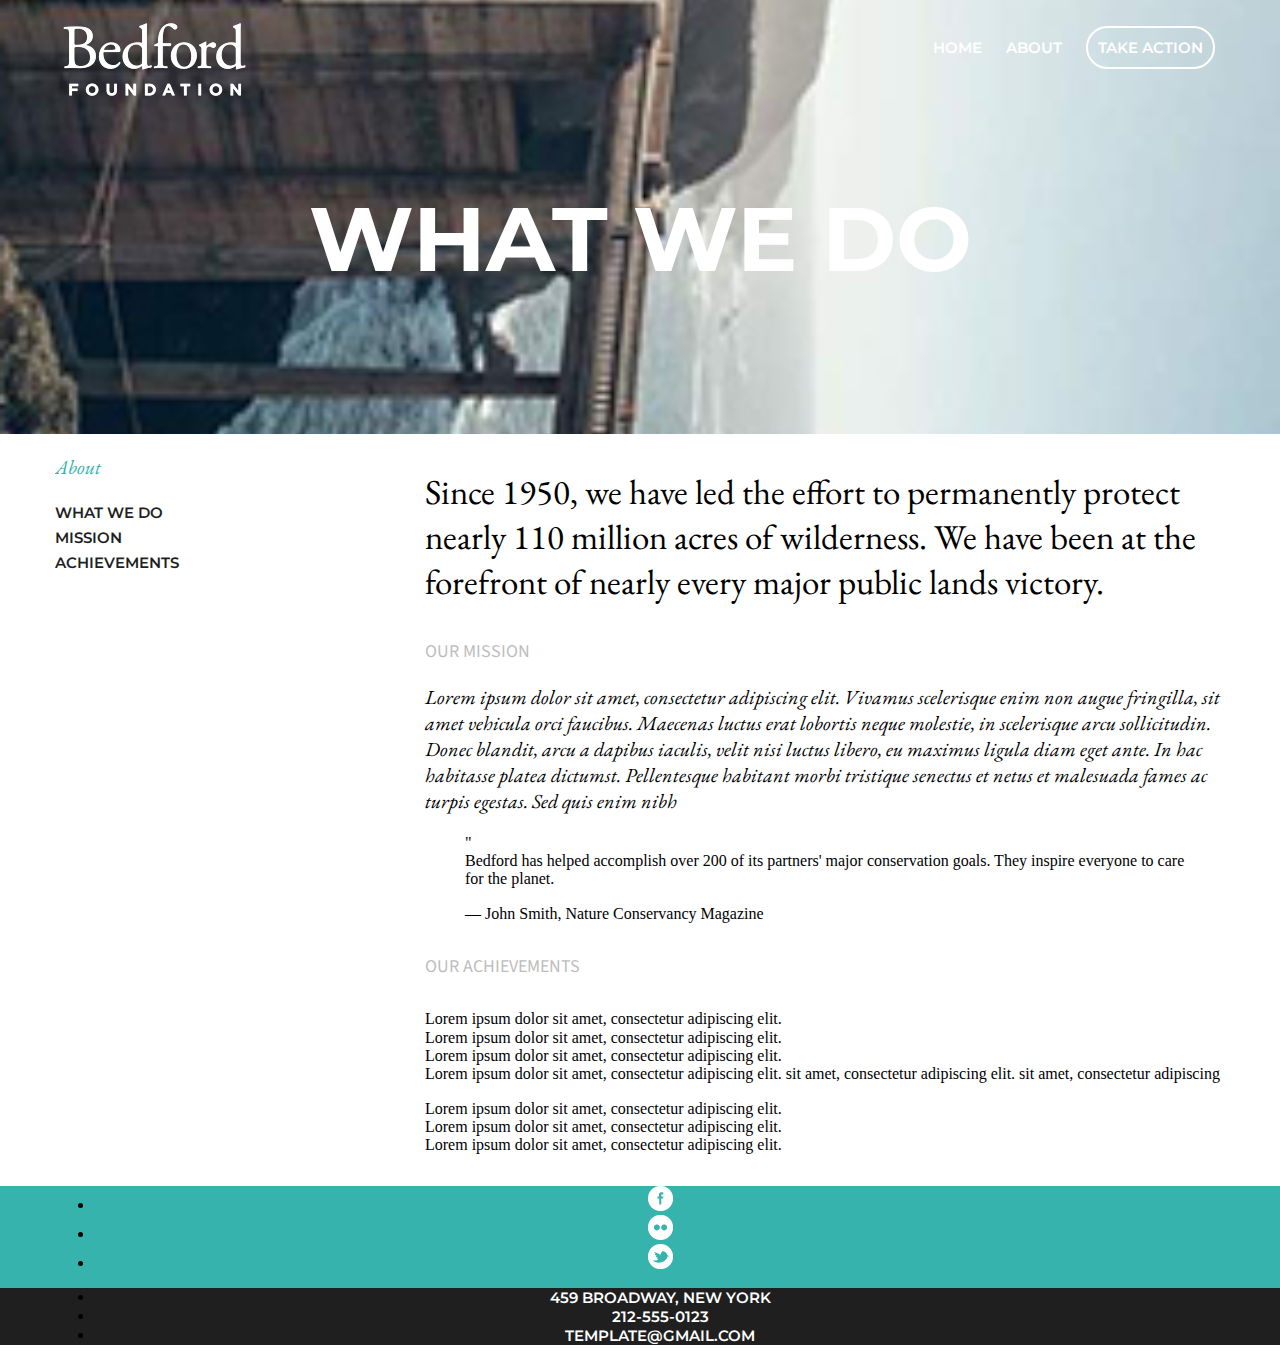
==== about.html @ d494846c "pg2" ====
<!doctype html>
<html>
<head>
<meta charset="UTF-8">
	<link rel="stylesheet" type="text/css" href="css/normalize.css">
	<link rel="stylesheet" type="text/css" href="css/main.css">

	<link href="https://fonts.googleapis.com/css?family=EB+Garamond:400,400i&vert;Montserrat:400,600,700&vert;Source+Sans+Pro&display=swap" rel="stylesheet">
	
<title>Bedford Foundation &vert; About</title>
</head>

<body>

	<header id="about">
		<div class="wrapper">
				<div class="row">
					<div>
						<p> <img src="img/logo.png" alt="bedford foundation" width="200"></p>
					</div>
					<nav>
						<ul>
							<li><a href="index.html">home</a></li>
							<li><a href="#">about</a></li>
							<li><a href="#">take action</a></li>
						</ul>
					</nav>
				</div>
				<h1>what we do</h1>
		</div>
	</header>
	<div class="row wrapper">
		<nav>
			<p>About</p>
			<ul>
				<li> <a href="#col">what we do</a></li>
				<li> <a href="#mission">mission</a></li>
				<li> <a href="#achieve">achievements</a></li>
			</ul>
				
		</nav>
		<div id="col">

			<p class="lead">Since 1950, we have led the effort to permanently protect nearly 110 million acres of wilderness. We have been at the forefront of nearly every major public lands victory.</p>

			<section id="mission">
				<header>
					<h2>our mission</h2>
				</header>

				<p>Lorem ipsum dolor sit amet, consectetur adipiscing elit. Vivamus scelerisque enim non augue fringilla, sit amet vehicula orci faucibus. Maecenas luctus erat lobortis neque molestie, in scelerisque arcu sollicitudin. Donec blandit, arcu a dapibus iaculis, velit nisi luctus libero, eu maximus ligula diam eget ante. In hac habitasse platea dictumst. Pellentesque habitant morbi tristique senectus et netus et malesuada fames ac turpis egestas. Sed quis enim nibh</p>
			</section>
			<blockquote>
				<p><span>&quot;</span><br>Bedford has helped accomplish over 200 of its partners' major conservation goals. They inspire everyone to care for the planet.</p>
				<p>&mdash; John Smith, Nature Conservancy Magazine</p>
			</blockquote>
			<section class="row" id="achieve">
				<div>
					<header>
						<h2>our achievements</h2>
					</header>
					<div class="row">
						<ul>
							<li>Lorem ipsum dolor sit amet, consectetur adipiscing elit.</li>
							<li>Lorem ipsum dolor sit amet, consectetur adipiscing elit.</li>
							<li>Lorem ipsum dolor sit amet, consectetur adipiscing elit.</li>
							<li>Lorem ipsum dolor sit amet, consectetur adipiscing elit. sit amet, consectetur adipiscing elit. sit amet, consectetur adipiscing</li>

						</ul>
						<ul>
							<li>Lorem ipsum dolor sit amet, consectetur adipiscing elit.</li>
							<li>Lorem ipsum dolor sit amet, consectetur adipiscing elit.</li>
							<li>Lorem ipsum dolor sit amet, consectetur adipiscing elit.</li>					
						</ul>
					</div>
				</div>
			</section>
		</div>
	</div>
	
	
	
	
	
	
	
	<footer>
		<div class="wrapper">
			<ul id="sprites">
				<li><a href="https://www.facebook.com/Bedford-Foundation-218936958140797/" target="_blank"><span>facebook</span></a></li>
				<li><a href="https://www.flickr.com/" target="_blank"><span>flickr</span></a></li>
				<li><a href="https://twitter.com/" target="_blank"><span>twitter</span></a></li>
			</ul>
		</div>
		
		<div>
			<div class="wrapper">
				<ul>
					<li><a href="https://www.google.com/maps/place/459+Broadway,+New+York,+NY+10013/@40.7208592,-74.00315,17z/data=!3m1!4b1!4m5!3m4!1s0x89c2598bd3fc4031:0x48b829f544b1ce3f!8m2!3d40.7208592!4d-74.0009613" target="_blank"> 459 Broadway, New York </a></li>
					<li><a href="tel:+12125550123"> 212-555-0123</a></li>
					<li><a href="mailto:template@gmail.com">Template@gmail.com</a></li>
				</ul>
			</div>
		</div>
	</footer>
</body>
</html>
---- css/main.css ----
@charset "UTF-8";
/* CSS Document */

/*--------------------------------------------------------------
>>> CSS STANDARDS
----------------------------------------------------------------
1. Place in appropriate section
2. Add new sections to the Table of Contents as needed
3. Order properties consistently inside each declaration i.e. alphabetically or by function 
4. Declaration selectors should each occupy a new line
5. Enter one new line between rules
6. Enter more than one new line between categories 
--------------------------------------------------------------*/

/*--------------------------------------------------------------
>>> TABLE OF CONTENTS:
----------------------------------------------------------------
1.0 - Settings: used with preprocessors and contain font, colors definitions, etc.
2.0 - Tools: globally used mixins and functions. Use for preprocessor only.
3.0 - Generic: reset and/or normalize styles, box-sizing definition, etc. 
4.0 - Elements: styling for bare/generic HTML elements 
        - Forms
        - Lists
        - Media
        - Tables
        - Typography: Headings, Paragraphs, Blockquotes, Anchors
5.0 - Objects: class-based selectors which define undecorated design patterns, building blocks
        - Framework
6.0 - Components: specific designed components
        - Buttons
        - Header
        - Navigation 
7.0 - Utilities: utilities and helper classes with ability to override anything which goes before in the triangle, eg. hide helper class
        - Alignment	    
        - Color
        - Size

--------------------------------------------------------------*/

/*--------------------------------------------------------------
1.0 - SETTINGS
-------------------------------------------------------------- */




/*--------------------------------------------------------------
2.0 - TOOLS
-------------------------------------------------------------- */


/*--------------------------------------------------------------
3.0 - GENERIC
-------------------------------------------------------------- */
* {
	-webkit-box-sizing:border-box;
	-moz-box-sizing:border-box;
	-o-box-sizing: border-box;
	-ms-box-sizing:border-box;
	box-sizing: border-box;
}

a {
	display: inline-block;
}
#hero { 
  	background: url("../img/hero.jpg") no-repeat center center scroll; 
  	-webkit-background-size: cover;
  	-moz-background-size: cover;
  	-o-background-size: cover;
  	background-size: cover;
	padding-bottom: 100px;
}

#about {
 	background: url("../img/about.jpeg") no-repeat center center scroll; 
  	-webkit-background-size: cover;
  	-moz-background-size: cover;
  	-o-background-size: cover;
  	background-size: cover;
	padding-bottom: 100px;
}

img {
	 background: url("../img/logo.png")
}

header .row div, .card:first-child, body > div nav {
	float: left;
}
header .row div {
	width: 200px;
}
header nav, .card:last-child, #col {
	float: right;
}

#col {
	width: 800px;
}
.card {
	width: 500px;
}

.card img {
	margin: 20px 0;
}

.card p, #conserve p {
	font: 400 22px "EB garamond";
}

.card a {
	margin: 0 auto;
}


footer a:hover {
	color: #36b3ac;
}
footer {
	font: 400 15px 'montserrat';
}

footer {
	background-color: #36B3AC;
}
footer div:last-child {
	background-color: #1F1F1F;
}
footer span {
	display: none;
}
#sprites li a {
	width: 25px;
	height: 25px;
}

#sprites li:first-child a {
	background: url("../img/fb.png") no-repeat 0 0;
}

#sprites li:nth-child(2) a {
	background: url("../img/flickr.png") no-repeat 0 0;
}
#sprites li:last-child a {
	background: url("../img/twitter.png") no-repeat 0 0;
}

#sprites li a:hover {
	background-position: 0 -25px;
}
/*--------------------------------------------------------------
4.0 - ELEMENTS
-------------------------------------------------------------- */
/* -- FORMS -- */

/* -- LISTS -- */

/* -- MEDIA -- */

/* -- TABLES -- */

/* -- TYPOGRAPHY -- */
#hero p:first-of-type, #about h1 {
	font: 700 90px "montserrat";
	margin-bottom: 40px;
	text-transform: uppercase;
	
}

h2, body > div > nav li {
	font: 18px "source sans pro";
	color: #BDBDBD;
	text-transform: uppercase;
}


/*--------------------------------------------------------------
5.0 - OBJECTS
-------------------------------------------------------------- */
.wrapper {
	width: 1170px;
	margin: 0 auto;
}

.row {
	overflow: auto;
}

/*--------------------------------------------------------------
6.0 - COMPONENTS
-------------------------------------------------------------- */
#hero + div, #hero, footer, #about h1 {
	text-align: center;
}

/* -- BUTTONS -- */


.btn {
	-webkit-border-radius: 40px;
	-ms-border-radius: 40px;
	-o-border-radius: 40px;
	-moz-border-radius: 40px;
	border-radius: 40px;
	text-decoration: none;
	padding: 10px;
	background: #36B3AC;
	margin: 0 auto;
}

.btn:hover {
	background-color: #000;
}

	
#hero div:last-child p, #about p, .btn, header a, footer a, #about h1 {
	color: #fff;
}
a {
	font: normal 600 15px "montserrat";
	text-decoration: none;
	text-transform: uppercase;
}



/* -- HEADER -- */

header {
	margin: 0 auto;
}



/* -- NAVIGATION -- */
header li {
	display: inline-block;
	padding: 10px;
}


header nav li:last-child a {

	-webkit-border-radius: 40px;
	-ms-border-radius: 40px;
	-o-border-radius: 40px;
	-moz-border-radius: 40px;
	border-radius: 40px;
	text-decoration: none;
	padding: 10px;
	border: 2px solid #fff;
}

header nav li:last-child a:hover {
	background-color: #fff;
	color: #000;
	
}


header nav a:hover {
	color: #000;
}

#about + div ul {
	list-style-type: none;
	padding: 0px;
}

#conserve {
	width: 700px;
	margin: 0 auto;
	
}

#conserve p:last-child {
	font-style: italic;
}

#conserve p:last-child a, body > div > nav p {
	color: #36B3AC;
	font: italic 400 20px "eb garamond";
	text-transform: Capitalize;
}



body > div > nav a {
	color: #1F1f1f;
}

#conserve p:last-child, #mission p {
	color: #000;
	font: italic 400 20px "eb garamond";
}
#conserve p:last-child a:hover {
	color: #000;
}
headerp:first-child {
	font: 25px "eb garamond";
}

#hero div:last-child p span {
	font: italic 400 30px "eb garamond";
	text-transform: capitalize;
}

.lead {
	font: 400 35px "eb garamond";
}

/*--------------------------------------------------------------
7.0 - UTILITIES
-------------------------------------------------------------- */


/* -- ALIGNMENT -- */

/* -- COLOR -- */

/* -- SIZE -- */
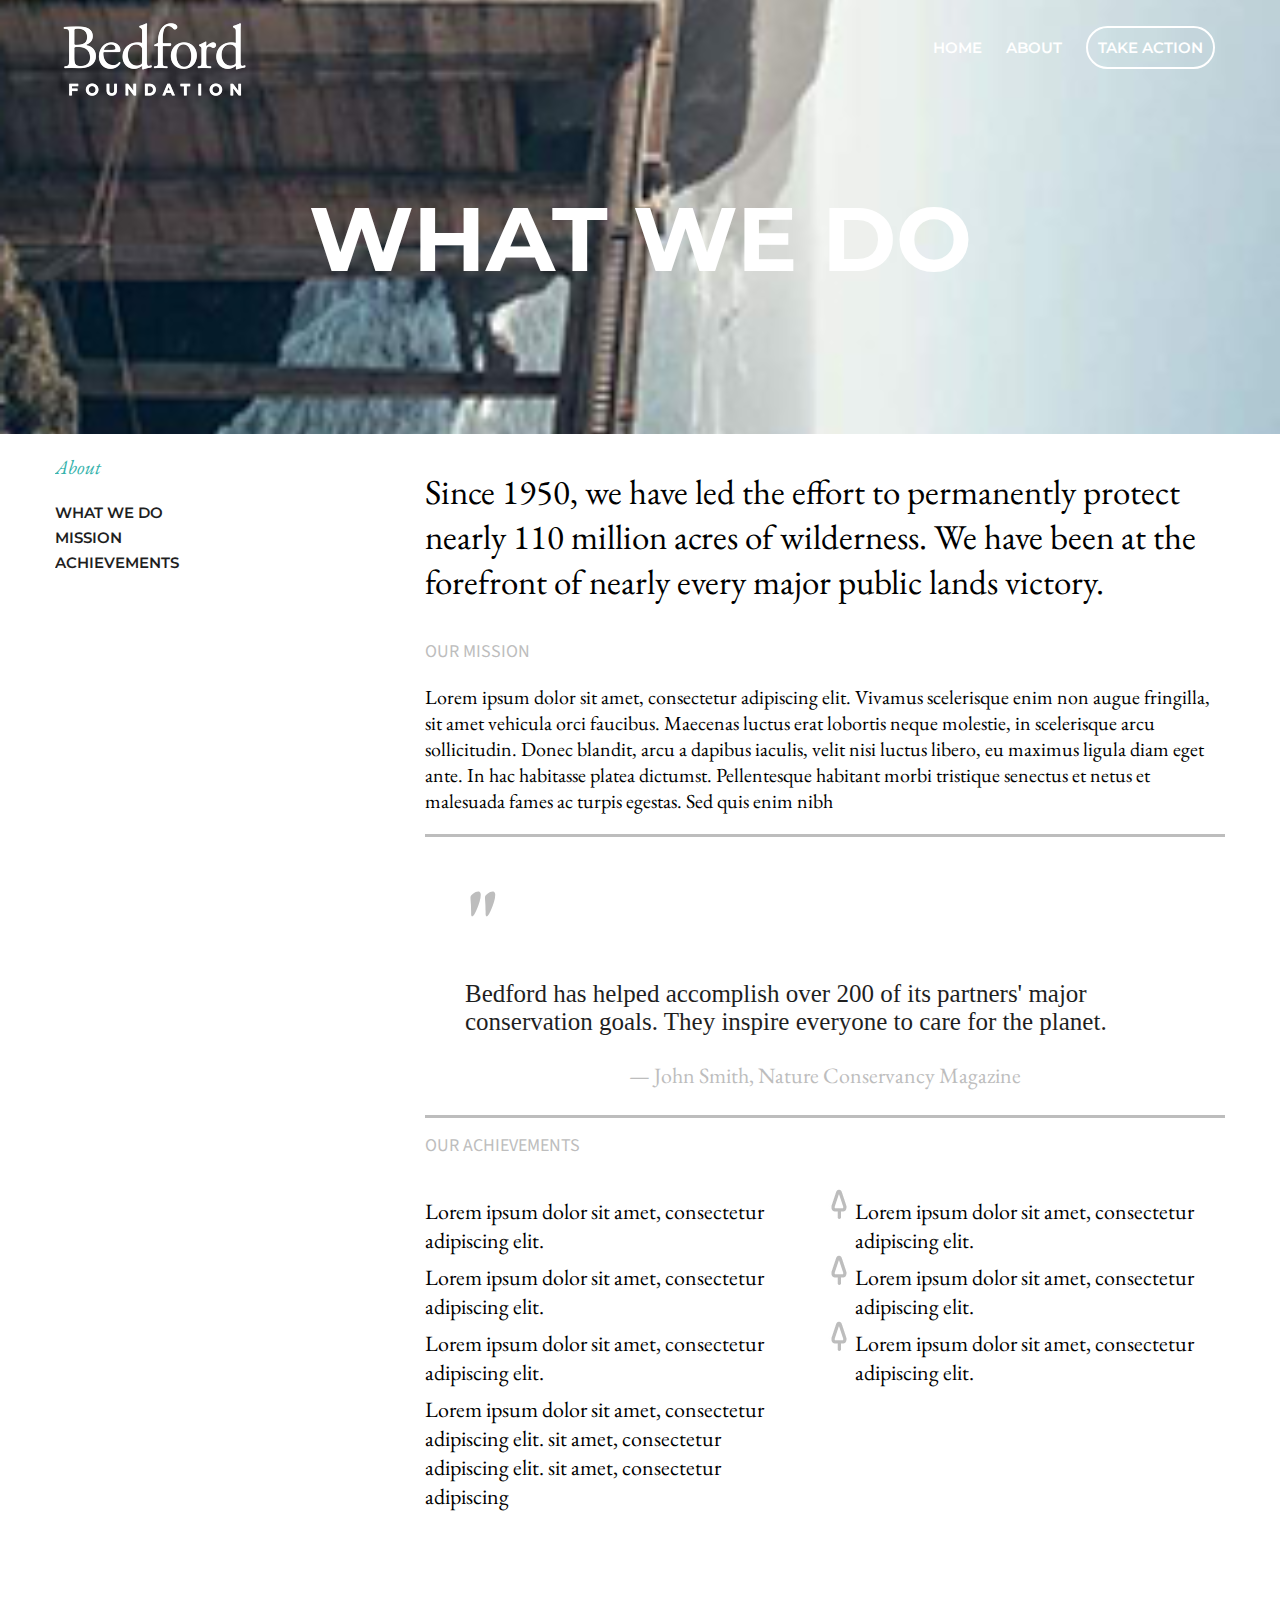
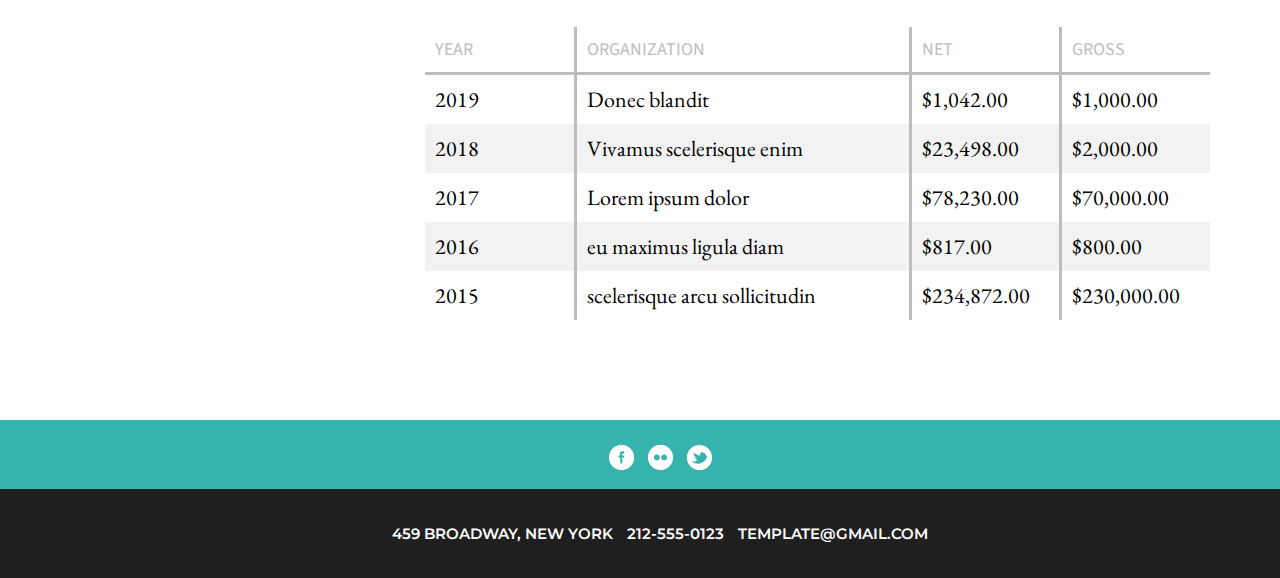
==== commit 5255b16a: "a2_multipage layout" ====
--- a/about.html
+++ b/about.html
@@ -1,6 +1,5 @@
 <!doctype html>
-<html>
-<head>
+<html><head>
 <meta charset="UTF-8">
 	<link rel="stylesheet" type="text/css" href="css/normalize.css">
 	<link rel="stylesheet" type="text/css" href="css/main.css">
@@ -22,7 +21,7 @@
 						<ul>
 							<li><a href="index.html">home</a></li>
 							<li><a href="#">about</a></li>
-							<li><a href="#">take action</a></li>
+							<li><a href="action.html">take action</a></li>
 						</ul>
 					</nav>
 				</div>
@@ -75,8 +74,55 @@
 					</div>
 				</div>
 			</section>
+			<table>
+				<caption>contributions</caption>
+				<thead>
+					<tr>
+						<th>year</th>
+						<th>organization</th>
+						<th>net</th>
+						<th>gross</th>
+					</tr>
+				</thead>
+				<tbody>
+					<tr>
+						<td>2019</td>
+						<td>Donec blandit</td>
+						<td>$1,042.00</td>
+						<td>$1,000.00</td>
+					</tr>
+					<tr>
+						<td>2018</td>
+						<td>Vivamus scelerisque enim</td>
+						<td>$23,498.00</td>
+						<td>$2,000.00</td>
+					</tr>
+					<tr>
+						<td>2017</td>
+						<td>Lorem ipsum dolor</td>
+						<td>$78,230.00</td>
+						<td>$70,000.00</td>
+					</tr>
+					<tr>
+						<td>2016</td>
+						<td>eu maximus ligula diam</td>
+						<td>$817.00</td>
+						<td>$800.00</td>
+					</tr>
+					<tr>
+						<td>2015</td>
+						<td>scelerisque arcu sollicitudin</td>
+						<td>$234,872.00</td>
+						<td>$230,000.00</td>
+					</tr>
+				</tbody>
+
+			</table>
+
+	
 		</div>
 	</div>
+	
 	
 	
 	
--- a/css/main.css
+++ b/css/main.css
@@ -81,20 +81,30 @@
 	padding-bottom: 100px;
 }
 
+#action {
+ 	background: url("../img/take-action.jpg") no-repeat center center scroll; 
+  	-webkit-background-size: cover;
+  	-moz-background-size: cover;
+  	-o-background-size: cover;
+  	background-size: cover;
+	padding-bottom: 100px;
+}
+
 img {
 	 background: url("../img/logo.png")
 }
 
-header .row div, .card:first-child, body > div nav {
+header .row div, .card:first-child, body > div nav, #achieve ul:first-child, .col-1-3, form label {
 	float: left;
 }
+
+header nav, .card:last-child, #col, #achieve ul:last-child, .col-1-3:last-child, form .row label:last-child {
+	float: right;
+}
+
 header .row div {
 	width: 200px;
 }
-header nav, .card:last-child, #col {
-	float: right;
-}
-
 #col {
 	width: 800px;
 }
@@ -106,10 +116,14 @@
 	margin: 20px 0;
 }
 
-.card p, #conserve p {
+.card p, #conserve p, tr, #achieve li, blockquote p:last-child{
 	font: 400 22px "EB garamond";
 }
 
+blockquote p:last-child {
+	color: #bdbdbd;
+	text-align: center;
+}
 .card a {
 	margin: 0 auto;
 }
@@ -120,6 +134,7 @@
 }
 footer {
 	font: 400 15px 'montserrat';
+	padding-top: 10px;
 }
 
 footer {
@@ -127,9 +142,17 @@
 }
 footer div:last-child {
 	background-color: #1F1F1F;
-}
+	padding: 10px 0;
+}
+
 footer span {
 	display: none;
+}
+
+footer li {
+	display: inline;
+	padding: 5px;
+	
 }
 #sprites li a {
 	width: 25px;
@@ -150,26 +173,93 @@
 #sprites li a:hover {
 	background-position: 0 -25px;
 }
+
+#achieve ul {
+	width: 370px;
+}
+
+#achieve {
+	border-top: 3px solid #bdbdbd;
+}
+
 /*--------------------------------------------------------------
 4.0 - ELEMENTS
 -------------------------------------------------------------- */
 /* -- FORMS -- */
+form {
+	margin: 0 auto;
+	width: 550px;
+}
+
+fieldset {
+	border: none;
+	padding: 0;
+}
+
+label {
+	width: 550px;
+}
+.row label {
+	width: 250px;
+}
+
 
 /* -- LISTS -- */
 
 /* -- MEDIA -- */
 
 /* -- TABLES -- */
+table {
+	border-collapse: collapse;
+	margin: 100px 0;
+}
+th {
+	text-align: left;
+}
+
+td, th {
+	width: 150px;
+	padding: 10px;
+	border-right: 3px solid #bdbdbd;
+}
+
+
+td:nth-child(2), th:nth-child(2) {
+	width: 335px;
+}
+
+
+tr:nth-child(even) {
+	background-color: #f2f2f2;
+}
+
+thead tr, #mission {
+	border-bottom: 3px solid #bdbdbd;
+}
+
+
+td:last-child, th:last-child {
+	border-right: none;
+}
 
 /* -- TYPOGRAPHY -- */
-#hero p:first-of-type, #about h1 {
+#hero p:first-of-type, #about h1, #action h1 {
 	font: 700 90px "montserrat";
 	margin-bottom: 40px;
 	text-transform: uppercase;
 	
 }
 
-h2, body > div > nav li {
+blockquote span {
+	font: 700 90px "eb garamond";
+	color: #bdbdbd;
+	text-align: center;
+}
+blockquote {
+	font: 25px "source sans-pro";
+	color: #1f1f1f;
+}
+h2, body > div > nav li, th {
 	font: 18px "source sans pro";
 	color: #BDBDBD;
 	text-transform: uppercase;
@@ -191,7 +281,7 @@
 /*--------------------------------------------------------------
 6.0 - COMPONENTS
 -------------------------------------------------------------- */
-#hero + div, #hero, footer, #about h1 {
+#hero + div, #hero, footer, #about h1, #action h1 {
 	text-align: center;
 }
 
@@ -215,7 +305,7 @@
 }
 
 	
-#hero div:last-child p, #about p, .btn, header a, footer a, #about h1 {
+#hero div:last-child p, #about p, .btn, header a, footer a, #about h1, #action h1 {
 	color: #fff;
 }
 a {
@@ -291,9 +381,14 @@
 	color: #1F1f1f;
 }
 
-#conserve p:last-child, #mission p {
+#conserve p:last-child {
 	color: #000;
 	font: italic 400 20px "eb garamond";
+}
+
+#mission p {
+	color: #000;
+	font: 400 20px "eb garamond";
 }
 #conserve p:last-child a:hover {
 	color: #000;
@@ -311,6 +406,27 @@
 	font: 400 35px "eb garamond";
 }
 
+
+#achieve li {
+	list-style-image: url("../img/tree.jpg")
+}
+
+caption {
+	display: none;
+}
+
+.col-1-3 {
+	width: 370px;
+	margin-right: 20px;
+	text-align: center;
+}
+.col-1-3 {
+	margin-right: 0px;
+}
+
+#action + div p {
+	text-align: center;
+}
 /*--------------------------------------------------------------
 7.0 - UTILITIES
 -------------------------------------------------------------- */
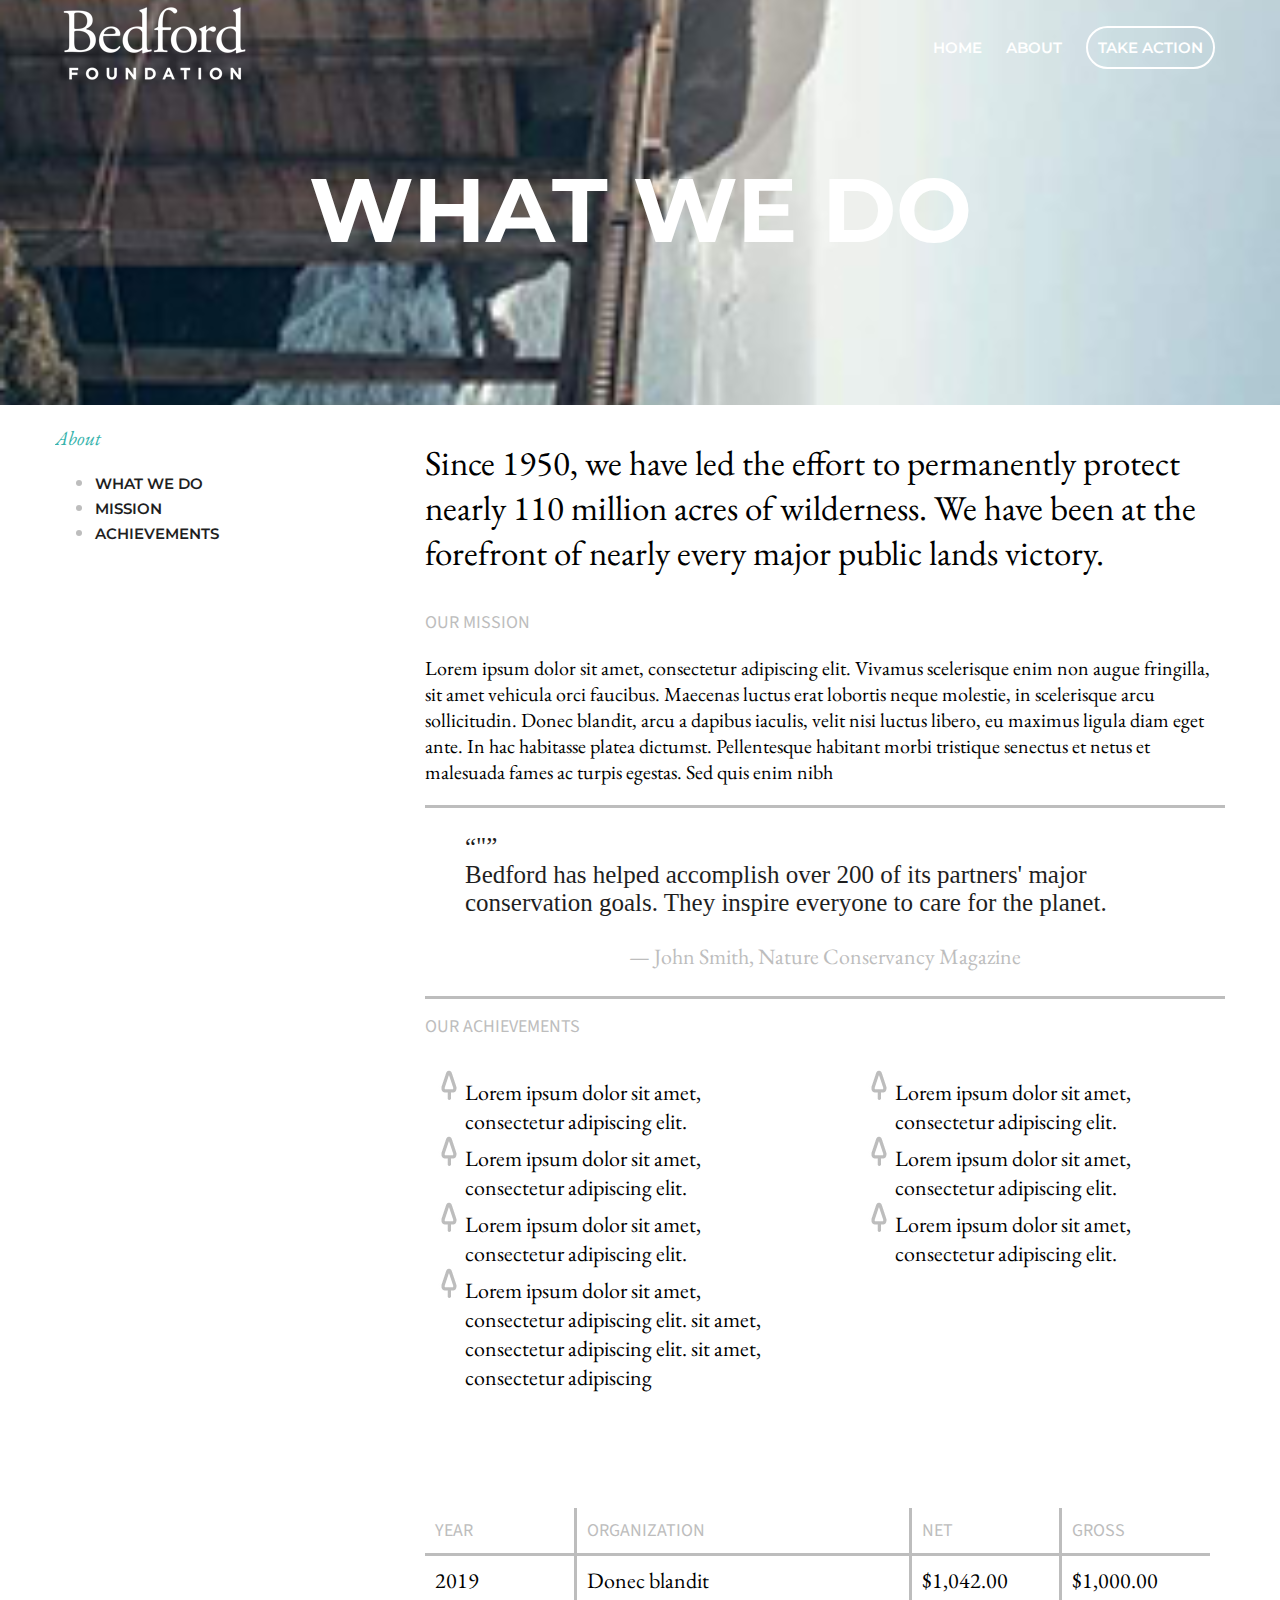
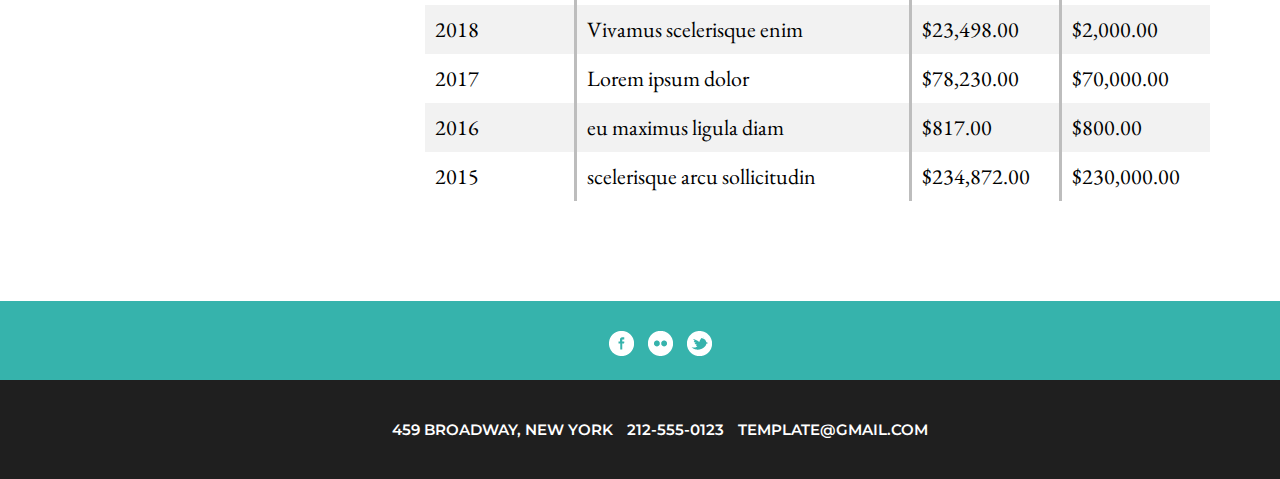
==== commit 26108685: "a2-turned in version" ====
--- a/about.html
+++ b/about.html
@@ -1,21 +1,22 @@
 <!doctype html>
 <html><head>
 <meta charset="UTF-8">
+	<link href="https://fonts.googleapis.com/css?family=EB+Garamond:400,400i&vert;Montserrat:400,600,700&vert;Source+Sans+Pro&display=swap" rel="stylesheet">
 	<link rel="stylesheet" type="text/css" href="css/normalize.css">
 	<link rel="stylesheet" type="text/css" href="css/main.css">
 
-	<link href="https://fonts.googleapis.com/css?family=EB+Garamond:400,400i&vert;Montserrat:400,600,700&vert;Source+Sans+Pro&display=swap" rel="stylesheet">
+
 	
 <title>Bedford Foundation &vert; About</title>
 </head>
 
 <body>
 
-	<header id="about">
+	<header id="about-bg">
 		<div class="wrapper">
 				<div class="row">
 					<div>
-						<p> <img src="img/logo.png" alt="bedford foundation" width="200"></p>
+						<img src="img/logo.png" alt="bedford foundation" width="200">
 					</div>
 					<nav>
 						<ul>
@@ -28,7 +29,7 @@
 				<h1>what we do</h1>
 		</div>
 	</header>
-	<div class="row wrapper">
+	<div class="row wrapper" id="about">
 		<nav>
 			<p>About</p>
 			<ul>
@@ -50,29 +51,35 @@
 				<p>Lorem ipsum dolor sit amet, consectetur adipiscing elit. Vivamus scelerisque enim non augue fringilla, sit amet vehicula orci faucibus. Maecenas luctus erat lobortis neque molestie, in scelerisque arcu sollicitudin. Donec blandit, arcu a dapibus iaculis, velit nisi luctus libero, eu maximus ligula diam eget ante. In hac habitasse platea dictumst. Pellentesque habitant morbi tristique senectus et netus et malesuada fames ac turpis egestas. Sed quis enim nibh</p>
 			</section>
 			<blockquote>
-				<p><span>&quot;</span><br>Bedford has helped accomplish over 200 of its partners' major conservation goals. They inspire everyone to care for the planet.</p>
-				<p>&mdash; John Smith, Nature Conservancy Magazine</p>
+				<p><q>&quot;</q><br>Bedford has helped accomplish over 200 of its partners' major conservation goals. They inspire everyone to care for the planet.</p>
+				<footer>
+					<p>&mdash; John Smith, Nature Conservancy Magazine</p>
+				</footer>
 			</blockquote>
-			<section class="row" id="achieve">
-				<div>
+			<section id="achieve">
+			
 					<header>
 						<h2>our achievements</h2>
 					</header>
 					<div class="row">
-						<ul>
-							<li>Lorem ipsum dolor sit amet, consectetur adipiscing elit.</li>
-							<li>Lorem ipsum dolor sit amet, consectetur adipiscing elit.</li>
-							<li>Lorem ipsum dolor sit amet, consectetur adipiscing elit.</li>
-							<li>Lorem ipsum dolor sit amet, consectetur adipiscing elit. sit amet, consectetur adipiscing elit. sit amet, consectetur adipiscing</li>
+						<div>
+							<ul>
+								<li>Lorem ipsum dolor sit amet, consectetur adipiscing elit.</li>
+								<li>Lorem ipsum dolor sit amet, consectetur adipiscing elit.</li>
+								<li>Lorem ipsum dolor sit amet, consectetur adipiscing elit.</li>
+								<li>Lorem ipsum dolor sit amet, consectetur adipiscing elit. sit amet, consectetur adipiscing elit. sit amet, consectetur adipiscing</li>
 
-						</ul>
-						<ul>
-							<li>Lorem ipsum dolor sit amet, consectetur adipiscing elit.</li>
-							<li>Lorem ipsum dolor sit amet, consectetur adipiscing elit.</li>
-							<li>Lorem ipsum dolor sit amet, consectetur adipiscing elit.</li>					
-						</ul>
+							</ul>
+						</div>
+						<div>
+							<ul>
+								<li>Lorem ipsum dolor sit amet, consectetur adipiscing elit.</li>
+								<li>Lorem ipsum dolor sit amet, consectetur adipiscing elit.</li>
+								<li>Lorem ipsum dolor sit amet, consectetur adipiscing elit.</li>					
+							</ul>
+						</div>
 					</div>
-				</div>
+
 			</section>
 			<table>
 				<caption>contributions</caption>
--- a/css/main.css
+++ b/css/main.css
@@ -63,7 +63,43 @@
 a {
 	display: inline-block;
 }
-#hero { 
+
+#col {
+	width: 800px;
+}
+.card {
+	width: 500px;
+}
+
+
+
+/*--------------------------------------------------------------
+4.0 - ELEMENTS
+-------------------------------------------------------------- */
+
+/* -- FORMS -- */
+form {
+	margin: 0 auto;
+	width: 550px;
+}
+
+fieldset {
+	border: none;
+	padding: 0;
+}
+
+label {
+	width: 550px;
+}
+.row label {
+	width: 250px;
+}
+
+
+/* -- LISTS -- */
+
+/* -- MEDIA -- */
+#hero-bg { 
   	background: url("../img/hero.jpg") no-repeat center center scroll; 
   	-webkit-background-size: cover;
   	-moz-background-size: cover;
@@ -72,7 +108,7 @@
 	padding-bottom: 100px;
 }
 
-#about {
+#about-bg {
  	background: url("../img/about.jpeg") no-repeat center center scroll; 
   	-webkit-background-size: cover;
   	-moz-background-size: cover;
@@ -81,7 +117,7 @@
 	padding-bottom: 100px;
 }
 
-#action {
+#action-bg {
  	background: url("../img/take-action.jpg") no-repeat center center scroll; 
   	-webkit-background-size: cover;
   	-moz-background-size: cover;
@@ -90,123 +126,6 @@
 	padding-bottom: 100px;
 }
 
-img {
-	 background: url("../img/logo.png")
-}
-
-header .row div, .card:first-child, body > div nav, #achieve ul:first-child, .col-1-3, form label {
-	float: left;
-}
-
-header nav, .card:last-child, #col, #achieve ul:last-child, .col-1-3:last-child, form .row label:last-child {
-	float: right;
-}
-
-header .row div {
-	width: 200px;
-}
-#col {
-	width: 800px;
-}
-.card {
-	width: 500px;
-}
-
-.card img {
-	margin: 20px 0;
-}
-
-.card p, #conserve p, tr, #achieve li, blockquote p:last-child{
-	font: 400 22px "EB garamond";
-}
-
-blockquote p:last-child {
-	color: #bdbdbd;
-	text-align: center;
-}
-.card a {
-	margin: 0 auto;
-}
-
-
-footer a:hover {
-	color: #36b3ac;
-}
-footer {
-	font: 400 15px 'montserrat';
-	padding-top: 10px;
-}
-
-footer {
-	background-color: #36B3AC;
-}
-footer div:last-child {
-	background-color: #1F1F1F;
-	padding: 10px 0;
-}
-
-footer span {
-	display: none;
-}
-
-footer li {
-	display: inline;
-	padding: 5px;
-	
-}
-#sprites li a {
-	width: 25px;
-	height: 25px;
-}
-
-#sprites li:first-child a {
-	background: url("../img/fb.png") no-repeat 0 0;
-}
-
-#sprites li:nth-child(2) a {
-	background: url("../img/flickr.png") no-repeat 0 0;
-}
-#sprites li:last-child a {
-	background: url("../img/twitter.png") no-repeat 0 0;
-}
-
-#sprites li a:hover {
-	background-position: 0 -25px;
-}
-
-#achieve ul {
-	width: 370px;
-}
-
-#achieve {
-	border-top: 3px solid #bdbdbd;
-}
-
-/*--------------------------------------------------------------
-4.0 - ELEMENTS
--------------------------------------------------------------- */
-/* -- FORMS -- */
-form {
-	margin: 0 auto;
-	width: 550px;
-}
-
-fieldset {
-	border: none;
-	padding: 0;
-}
-
-label {
-	width: 550px;
-}
-.row label {
-	width: 250px;
-}
-
-
-/* -- LISTS -- */
-
-/* -- MEDIA -- */
 
 /* -- TABLES -- */
 table {
@@ -243,7 +162,8 @@
 }
 
 /* -- TYPOGRAPHY -- */
-#hero p:first-of-type, #about h1, #action h1 {
+
+#hero-bg p:first-of-type, #about-bg h1, #action-bg h1 {
 	font: 700 90px "montserrat";
 	margin-bottom: 40px;
 	text-transform: uppercase;
@@ -265,6 +185,17 @@
 	text-transform: uppercase;
 }
 
+#hero-bg + div, #hero-bg, footer, #about-bg h1, #action-bg h1 {
+	text-align: center;
+}
+
+q {
+	quotes: "“" "”" "‘" "’";
+}
+
+q::before {
+	content: open-quote;
+}
 
 /*--------------------------------------------------------------
 5.0 - OBJECTS
@@ -281,9 +212,16 @@
 /*--------------------------------------------------------------
 6.0 - COMPONENTS
 -------------------------------------------------------------- */
-#hero + div, #hero, footer, #about h1, #action h1 {
-	text-align: center;
-}
+
+header .row div, .card:first-child, body > div nav, #achieve .row div:first-child, .col-1-3, form label {
+	float: left;
+}
+
+header nav, .card:last-child, #col, #achieve .row div:last-child, .col-1-3:last-child, form .row label:last-child {
+	float: right;
+}
+
+
 
 /* -- BUTTONS -- */
 
@@ -305,7 +243,7 @@
 }
 
 	
-#hero div:last-child p, #about p, .btn, header a, footer a, #about h1, #action h1 {
+#hero-bg div:last-child p, #about-bg p, .btn, header a, footer a, #about-bg h1, #action-bg h1 {
 	color: #fff;
 }
 a {
@@ -318,11 +256,11 @@
 
 /* -- HEADER -- */
 
-header {
-	margin: 0 auto;
-}
-
-
+
+
+header .row div {
+	width: 200px;
+}
 
 /* -- NAVIGATION -- */
 header li {
@@ -354,10 +292,63 @@
 	color: #000;
 }
 
-#about + div ul {
-	list-style-type: none;
-	padding: 0px;
-}
+/* -- FOOTER -- */
+body>footer a:hover {
+	color: #36b3ac;
+}
+body>footer {
+	font: 400 15px 'montserrat';
+	padding-top: 10px;
+}
+
+body>footer {
+	background-color: #36B3AC;
+}
+body>footer div:last-child {
+	background-color: #1F1F1F;
+	padding: 10px 0;
+}
+
+body>footer span {
+	display: none;
+}
+
+body>footer li {
+	display: inline-block;
+	padding: 5px;
+	
+}
+
+.card p, #conserve p, tr, #achieve li, blockquote>footer{
+	font: 400 22px "EB garamond";
+}
+
+blockquote>footer {
+	color: #bdbdbd;
+	text-align: center;
+}
+#sprites li a {
+	width: 25px;
+	height: 25px;
+}
+
+#sprites li:first-child a {
+	background: url("../img/fb.png") no-repeat 0 0;
+}
+
+#sprites li:nth-child(2) a {
+	background: url("../img/flickr.png") no-repeat 0 0;
+}
+#sprites li:last-child a {
+	background: url("../img/twitter.png") no-repeat 0 0;
+}
+
+#sprites li a:hover {
+	background-position: 0 -25px;
+}
+
+
+
 
 #conserve {
 	width: 700px;
@@ -375,6 +366,24 @@
 	text-transform: Capitalize;
 }
 
+.card img {
+	margin: 20px 0;
+}
+
+
+.card a {
+	margin: 0 auto;
+}
+
+
+
+#achieve ul {
+	width: 370px;
+}
+
+#achieve {
+	border-top: 3px solid #bdbdbd;
+}
 
 
 body > div > nav a {
@@ -397,9 +406,14 @@
 	font: 25px "eb garamond";
 }
 
-#hero div:last-child p span {
+#hero-bg div:last-child p span {
 	font: italic 400 30px "eb garamond";
 	text-transform: capitalize;
+}
+
+span {
+	display:inline-block;
+	text-align: center; 
 }
 
 .lead {
@@ -424,9 +438,13 @@
 	margin-right: 0px;
 }
 
-#action + div p {
+#action-bg + div p {
 	text-align: center;
 }
+
+#about nav {
+	list-style-type: none;
+}
 /*--------------------------------------------------------------
 7.0 - UTILITIES
 -------------------------------------------------------------- */
